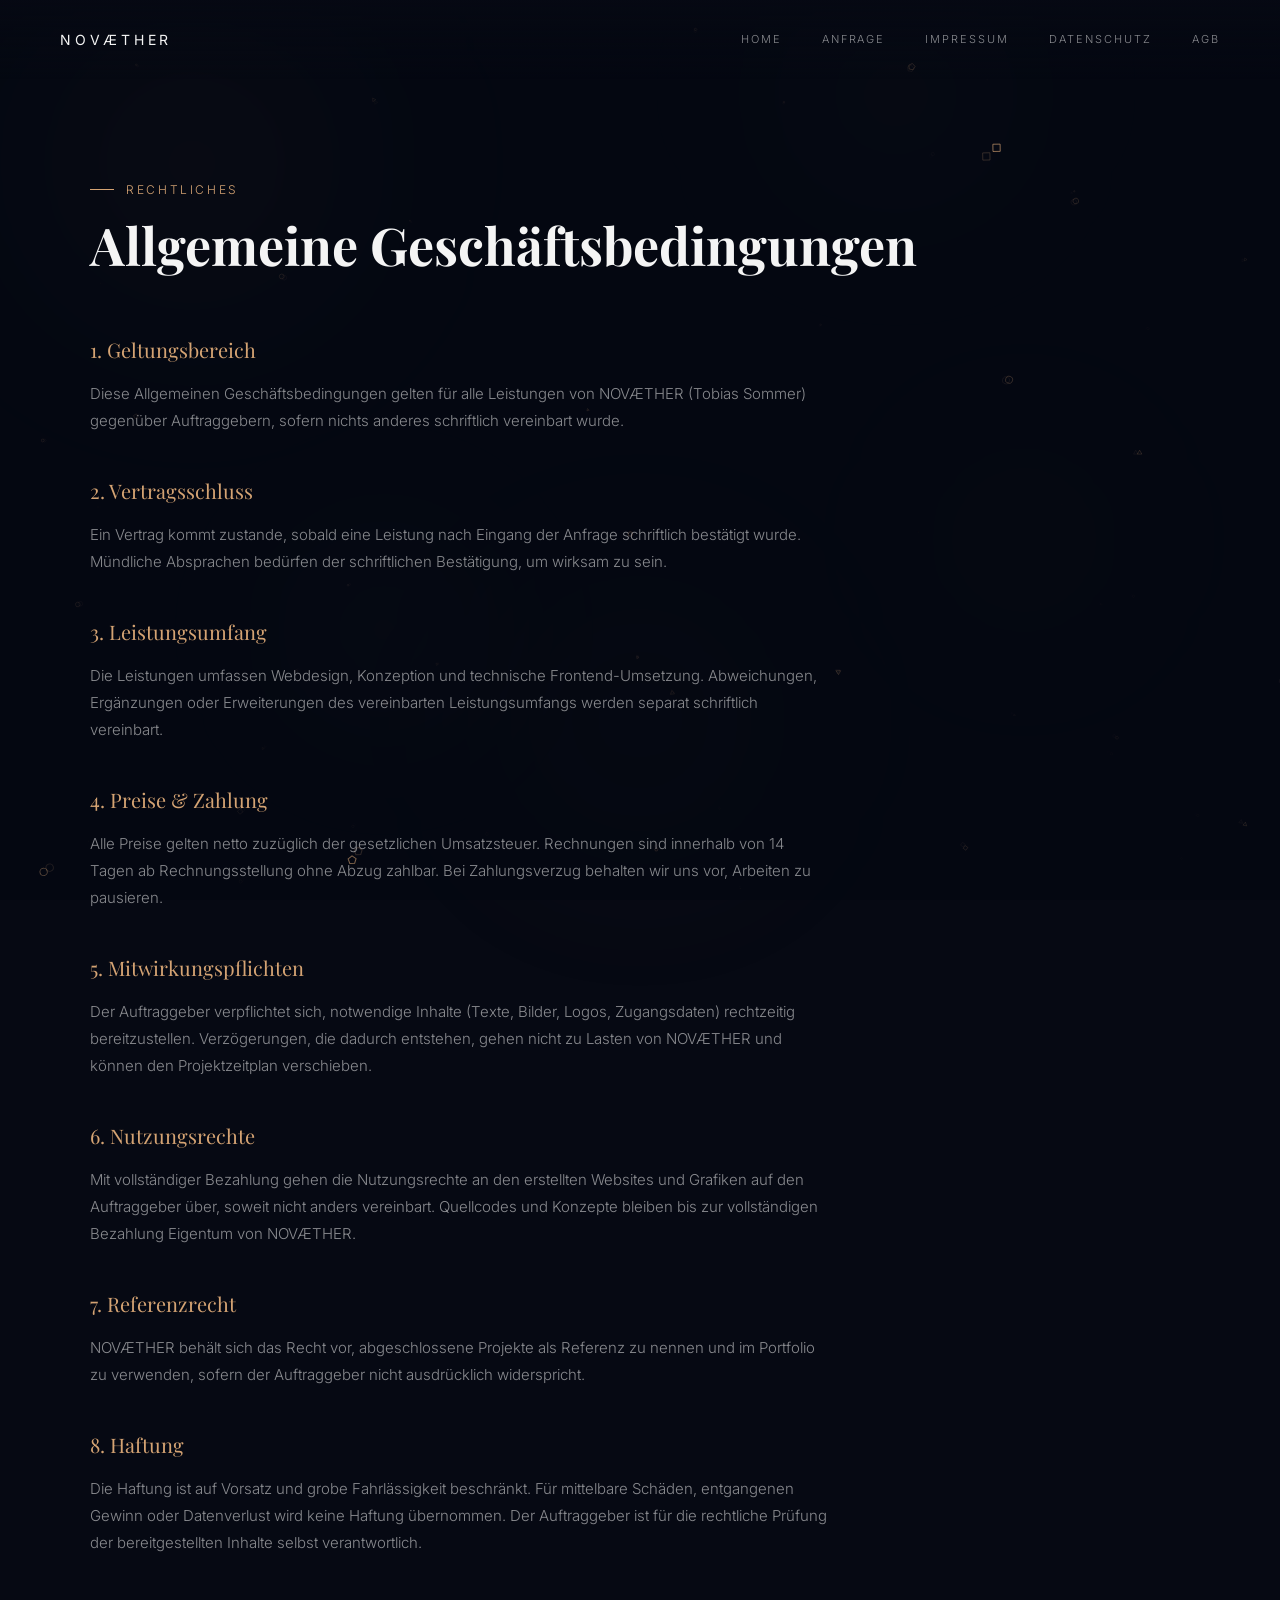
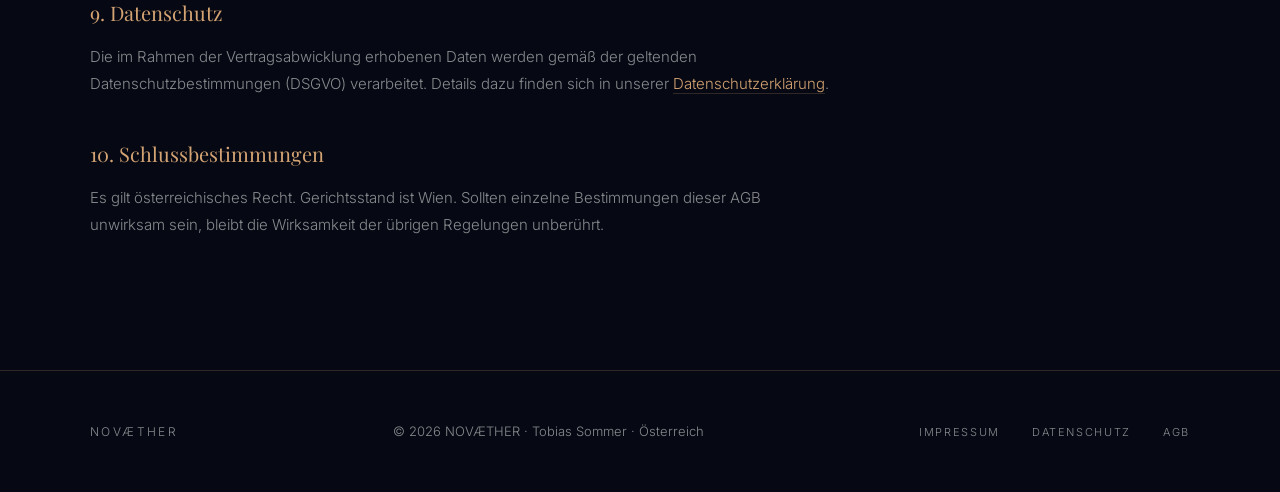
==== agb.html @ 9a30349f "jo" ====
<!DOCTYPE html>
<html lang="de">
<head>
  <meta charset="UTF-8">
  <meta name="viewport" content="width=device-width, initial-scale=1.0">
  <title>AGB | NOVÆTHER</title>
  <link rel="preconnect" href="https://fonts.googleapis.com">
  <link rel="preconnect" href="https://fonts.gstatic.com" crossorigin>
  <link href="https://fonts.googleapis.com/css2?family=Inter:wght@300;400;500;600&family=Playfair+Display:ital,wght@0,400;0,500;0,600;1,400&display=swap" rel="stylesheet">
  <link rel="stylesheet" href="style.css">
  <script defer src="script.js"></script>
</head>
<body>
  <canvas id="bg-canvas"></canvas>

  <header class="site-header">
    <div class="brand">
      <a href="index.html">
        <h1>NOVÆTHER</h1>
      </a>
    </div>
    <nav class="nav-links">
      <a href="index.html">Home</a>
      <a href="anfrage.html">Anfrage</a>
      <a href="impressum.html">Impressum</a>
      <a href="datenschutz.html">Datenschutz</a>
      <a href="agb.html">AGB</a>
    </nav>
    <button class="hamburger" id="hamburger" aria-label="Menü öffnen">
      <span></span><span></span><span></span>
    </button>
  </header>

  <section id="content">
    <div class="container">
      <p class="section-label reveal">Rechtliches</p>
      <h2 class="section-title reveal">Allgemeine Geschäftsbedingungen</h2>

      <div class="content-panel reveal">
        <h3>1. Geltungsbereich</h3>
        <p>Diese Allgemeinen Geschäftsbedingungen gelten für alle Leistungen von NOVÆTHER (Tobias Sommer) gegenüber Auftraggebern, sofern nichts anderes schriftlich vereinbart wurde.</p>

        <h3>2. Vertragsschluss</h3>
        <p>Ein Vertrag kommt zustande, sobald eine Leistung nach Eingang der Anfrage schriftlich bestätigt wurde. Mündliche Absprachen bedürfen der schriftlichen Bestätigung, um wirksam zu sein.</p>

        <h3>3. Leistungsumfang</h3>
        <p>Die Leistungen umfassen Webdesign, Konzeption und technische Frontend-Umsetzung. Abweichungen, Ergänzungen oder Erweiterungen des vereinbarten Leistungsumfangs werden separat schriftlich vereinbart.</p>

        <h3>4. Preise & Zahlung</h3>
        <p>Alle Preise gelten netto zuzüglich der gesetzlichen Umsatzsteuer. Rechnungen sind innerhalb von 14 Tagen ab Rechnungsstellung ohne Abzug zahlbar. Bei Zahlungsverzug behalten wir uns vor, Arbeiten zu pausieren.</p>

        <h3>5. Mitwirkungspflichten</h3>
        <p>Der Auftraggeber verpflichtet sich, notwendige Inhalte (Texte, Bilder, Logos, Zugangsdaten) rechtzeitig bereitzustellen. Verzögerungen, die dadurch entstehen, gehen nicht zu Lasten von NOVÆTHER und können den Projektzeitplan verschieben.</p>

        <h3>6. Nutzungsrechte</h3>
        <p>Mit vollständiger Bezahlung gehen die Nutzungsrechte an den erstellten Websites und Grafiken auf den Auftraggeber über, soweit nicht anders vereinbart. Quellcodes und Konzepte bleiben bis zur vollständigen Bezahlung Eigentum von NOVÆTHER.</p>

        <h3>7. Referenzrecht</h3>
        <p>NOVÆTHER behält sich das Recht vor, abgeschlossene Projekte als Referenz zu nennen und im Portfolio zu verwenden, sofern der Auftraggeber nicht ausdrücklich widerspricht.</p>

        <h3>8. Haftung</h3>
        <p>Die Haftung ist auf Vorsatz und grobe Fahrlässigkeit beschränkt. Für mittelbare Schäden, entgangenen Gewinn oder Datenverlust wird keine Haftung übernommen. Der Auftraggeber ist für die rechtliche Prüfung der bereitgestellten Inhalte selbst verantwortlich.</p>

        <h3>9. Datenschutz</h3>
        <p>Die im Rahmen der Vertragsabwicklung erhobenen Daten werden gemäß der geltenden Datenschutzbestimmungen (DSGVO) verarbeitet. Details dazu finden sich in unserer <a href="datenschutz.html">Datenschutzerklärung</a>.</p>

        <h3>10. Schlussbestimmungen</h3>
        <p>Es gilt österreichisches Recht. Gerichtsstand ist Wien. Sollten einzelne Bestimmungen dieser AGB unwirksam sein, bleibt die Wirksamkeit der übrigen Regelungen unberührt.</p>
      </div>
    </div>
  </section>

  <footer class="footer">
    <div class="container">
      <div class="footer-brand">
        <span>NOVÆTHER</span>
      </div>
      <p>&copy; 2026 NOVÆTHER · Tobias Sommer · Österreich</p>
      <nav class="footer-nav">
        <a href="impressum.html">Impressum</a>
        <a href="datenschutz.html">Datenschutz</a>
        <a href="agb.html">AGB</a>
      </nav>
    </div>
  </footer>

</body>
</html>
---- style.css ----
/* --- CSS VARIABLES & RESET --- */
:root {
  --bg-color: #060913;
  --bg-accent: #0f1525;
  --text-main: #f4f4f4;
  --text-muted: rgba(244, 244, 244, 0.55);
  --color-primary: #d4a373;
  --color-secondary: rgba(212, 163, 115, 0.18);
  --color-glass: rgba(255, 255, 255, 0.03);
  --font-heading: 'Playfair Display', serif;
  --font-body: 'Inter', sans-serif;
  --transition: all 0.7s cubic-bezier(0.16, 1, 0.3, 1);
  --border-gold: rgba(212, 163, 115, 0.2);
}

* { margin: 0; padding: 0; box-sizing: border-box; }
html { scroll-behavior: smooth; }

body {
  min-height: 100vh;
  background-color: var(--bg-color);
  color: var(--text-main);
  font-family: var(--font-body);
  font-weight: 300;
  line-height: 1.65;
  -webkit-font-smoothing: antialiased;
  overflow-x: hidden;
}

#bg-canvas {
  position: fixed;
  inset: 0;
  width: 100%;
  height: 100%;
  z-index: -1;
  opacity: 0.92;
}

body::before, body::after {
  content: "";
  position: fixed;
  inset: 0;
  pointer-events: none;
  z-index: -2;
}

body::before {
  background: radial-gradient(circle at 15% 18%, rgba(212, 163, 115, 0.18), transparent 16%),
              radial-gradient(circle at 70% 10%, rgba(255, 206, 120, 0.12), transparent 12%),
              radial-gradient(circle at 50% 80%, rgba(145, 96, 58, 0.14), transparent 18%);
  filter: blur(80px);
  animation: drift 35s linear infinite;
}

body::after {
  background: radial-gradient(circle at 30% 70%, rgba(255, 202, 127, 0.08), transparent 14%),
              radial-gradient(circle at 80% 60%, rgba(180, 104, 40, 0.09), transparent 12%);
  filter: blur(60px);
  animation: drift-reverse 42s linear infinite;
}

a { color: inherit; text-decoration: none; }
button { font: inherit; }

.container {
  max-width: 1200px;
  margin: 0 auto;
  padding: 0 50px;
  position: relative;
  z-index: 1;
}

section { padding: 140px 0; }

/* --- HEADER --- */
.site-header {
  position: fixed;
  top: 0;
  width: 100%;
  z-index: 1000;
  padding: 28px 60px;
  display: flex;
  align-items: center;
  justify-content: space-between;
  background: linear-gradient(180deg, rgba(6, 9, 19, 0.95) 0%, rgba(6, 9, 19, 0) 100%);
  backdrop-filter: blur(0px);
  transition: var(--transition);
}

.site-header.scrolled {
  background: rgba(6, 9, 19, 0.92);
  backdrop-filter: blur(20px);
  padding: 18px 60px;
  border-bottom: 1px solid var(--border-gold);
}

.brand {
  display: flex;
  align-items: center;
  gap: 12px;
}

.brand a {
  display: flex;
  align-items: center;
  gap: 12px;
}

.logo {
  font-family: var(--font-heading);
  font-size: 26px;
  color: var(--color-primary);
  font-weight: 500;
  letter-spacing: 0.05em;
}

.brand h1 {
  font-size: 14px;
  font-weight: 400;
  letter-spacing: 0.28em;
  text-transform: uppercase;
  color: var(--text-main);
}

.nav-links {
  display: flex;
  gap: 40px;
  align-items: center;
}

.nav-links a {
  color: var(--text-muted);
  font-size: 11px;
  text-transform: uppercase;
  letter-spacing: 0.18em;
  transition: var(--transition);
  position: relative;
}

.nav-links a::after {
  content: '';
  position: absolute;
  bottom: -4px;
  left: 0;
  width: 0;
  height: 1px;
  background: var(--color-primary);
  transition: width 0.4s ease;
}

.nav-links a:hover { color: var(--color-primary); }
.nav-links a:hover::after { width: 100%; }

/* Hamburger */
.hamburger {
  display: none;
  flex-direction: column;
  gap: 5px;
  background: none;
  border: none;
  cursor: pointer;
  padding: 4px;
}

.hamburger span {
  display: block;
  width: 24px;
  height: 1px;
  background: var(--text-main);
  transition: var(--transition);
}

.hamburger.active span:nth-child(1) { transform: rotate(45deg) translate(4px, 4px); }
.hamburger.active span:nth-child(2) { opacity: 0; }
.hamburger.active span:nth-child(3) { transform: rotate(-45deg) translate(4px, -4px); }

/* Mobile nav */
.nav-links.active {
  display: flex;
  flex-direction: column;
  position: fixed;
  top: 0;
  left: 0;
  width: 100%;
  height: 100vh;
  background: rgba(6, 9, 19, 0.98);
  backdrop-filter: blur(30px);
  justify-content: center;
  align-items: center;
  gap: 40px;
  z-index: 999;
}

.nav-links.active a {
  font-size: 18px;
  letter-spacing: 0.2em;
}

/* --- BUTTONS --- */
.btn {
  display: inline-flex;
  align-items: center;
  justify-content: center;
  gap: 10px;
  padding: 18px 48px;
  border: 1px solid var(--color-primary);
  color: var(--color-primary);
  background: transparent;
  text-transform: uppercase;
  letter-spacing: 0.2em;
  font-weight: 500;
  font-size: 12px;
  cursor: pointer;
  transition: var(--transition);
  backdrop-filter: blur(5px);
}

.btn:hover {
  color: var(--bg-color);
  background: var(--color-primary);
  transform: translateY(-3px);
  box-shadow: 0 15px 40px rgba(212, 163, 115, 0.25);
}

.btn-ghost {
  display: inline-flex;
  align-items: center;
  gap: 8px;
  color: var(--text-muted);
  font-size: 12px;
  text-transform: uppercase;
  letter-spacing: 0.15em;
  transition: var(--transition);
  padding: 12px 0;
}

.btn-ghost:hover { color: var(--color-primary); }

/* --- HERO --- */
#hero {
  min-height: 100vh;
  display: flex;
  align-items: center;
  padding-top: 120px;
}

.hero-inner {
  display: grid;
  grid-template-columns: 1fr 1fr;
  gap: 80px;
  align-items: center;
}

.hero-copy { max-width: 600px; }

.eyebrow {
  letter-spacing: 0.22em;
  text-transform: uppercase;
  color: var(--color-primary);
  margin-bottom: 24px;
  font-size: 0.78rem;
  display: flex;
  align-items: center;
  gap: 12px;
}

.eyebrow::before {
  content: '';
  display: block;
  width: 30px;
  height: 1px;
  background: var(--color-primary);
}

.hero-copy h1 {
  font-family: var(--font-heading);
  font-size: clamp(42px, 6vw, 72px);
  line-height: 1.08;
  margin-bottom: 28px;
}

.hero-copy h1 em {
  font-style: italic;
  color: var(--color-primary);
}

.hero-copy p {
  font-size: 17px;
  color: var(--text-muted);
  margin-bottom: 48px;
  max-width: 480px;
  line-height: 1.75;
}

.hero-actions {
  display: flex;
  align-items: center;
  gap: 32px;
  flex-wrap: wrap;
}

/* Hero visual panel */
.hero-panel {
  position: relative;
}

.hero-card {
  background: rgba(255, 255, 255, 0.025);
  border: 1px solid var(--border-gold);
  border-radius: 2px;
  padding: 50px 40px;
  position: relative;
  overflow: hidden;
}

.hero-card::before {
  content: '';
  position: absolute;
  top: -60%;
  left: -40%;
  width: 200%;
  height: 200%;
  background: radial-gradient(circle, rgba(212, 163, 115, 0.08), transparent 50%);
  pointer-events: none;
}

.stat-row {
  display: grid;
  grid-template-columns: 1fr 1fr;
  gap: 24px;
  margin-bottom: 32px;
}

.stat-item {
  padding: 24px;
  border: 1px solid var(--border-gold);
  background: rgba(212, 163, 115, 0.04);
}

.stat-number {
  font-family: var(--font-heading);
  font-size: 36px;
  color: var(--color-primary);
  font-weight: 500;
  display: block;
  margin-bottom: 6px;
}

.stat-label {
  font-size: 11px;
  text-transform: none;
  letter-spacing: 0.15em;
  color: var(--text-muted);
}

.card-quote {
  border-left: 1px solid var(--color-primary);
  padding-left: 20px;
  color: var(--text-muted);
  font-size: 14px;
  font-style: italic;
  line-height: 1.7;
}

/* --- SECTIONS --- */
.section-label {
  color: var(--color-primary);
  font-size: 0.75rem;
  text-transform: uppercase;
  letter-spacing: 0.22em;
  margin-bottom: 16px;
  display: flex;
  align-items: center;
  gap: 12px;
}

.section-label::before {
  content: '';
  display: block;
  width: 24px;
  height: 1px;
  background: var(--color-primary);
}

.section-title {
  font-family: var(--font-heading);
  font-size: clamp(32px, 4.5vw, 52px);
  line-height: 1.1;
  margin-bottom: 16px;
}

.section-subtitle {
  color: var(--text-muted);
  font-size: 16px;
  max-width: 540px;
  line-height: 1.75;
  margin-bottom: 60px;
}

/* --- SERVICES --- */
#services { background: rgba(255, 255, 255, 0.01); }

.services-grid {
  display: grid;
  grid-template-columns: repeat(3, 1fr);
  gap: 2px;
  border: 1px solid var(--border-gold);
}

.service-card {
  padding: 50px 40px;
  border-right: 1px solid var(--border-gold);
  transition: var(--transition);
  position: relative;
  overflow: hidden;
}

.service-card:last-child { border-right: none; }

.service-card::before {
  content: '';
  position: absolute;
  inset: 0;
  background: rgba(212, 163, 115, 0.05);
  opacity: 0;
  transition: var(--transition);
}

.service-card:hover::before { opacity: 1; }

.service-num {
  font-family: var(--font-heading);
  font-size: 48px;
  color: var(--border-gold);
  font-weight: 400;
  line-height: 1;
  margin-bottom: 24px;
  transition: var(--transition);
}

.service-card:hover .service-num { color: var(--color-primary); }

.service-card h3 {
  font-family: var(--font-heading);
  font-size: 22px;
  margin-bottom: 16px;
  font-weight: 400;
}

.service-card p {
  color: var(--text-muted);
  font-size: 14px;
  line-height: 1.75;
}

/* --- PROCESS --- */
.process-grid {
  display: grid;
  grid-template-columns: 1fr;
  gap: 0;
}

.process-item {
  display: grid;
  grid-template-columns: 80px 1fr;
  gap: 40px;
  padding: 40px 0;
  border-bottom: 1px solid var(--border-gold);
  align-items: start;
  transition: var(--transition);
}

.process-item:last-child { border-bottom: none; }
.process-item:hover { padding-left: 12px; }

.process-num {
  font-family: var(--font-heading);
  font-size: 40px;
  color: var(--color-primary);
  opacity: 0.4;
  font-weight: 400;
  line-height: 1;
  padding-top: 4px;
  transition: var(--transition);
}

.process-item:hover .process-num { opacity: 1; }

.process-content h3 {
  font-size: 18px;
  font-weight: 500;
  margin-bottom: 10px;
  letter-spacing: 0.02em;
}

.process-content p {
  color: var(--text-muted);
  font-size: 14px;
  line-height: 1.75;
  max-width: 580px;
}

/* --- ABOUT --- */
.about-grid {
  display: grid;
  grid-template-columns: 1fr 1fr;
  gap: 80px;
  align-items: center;
}

.about-visual {
  position: relative;
}

.about-card {
  background: rgba(255, 255, 255, 0.025);
  border: 1px solid var(--border-gold);
  padding: 60px 50px;
  position: relative;
}

.about-card::after {
  content: '';
  position: absolute;
  bottom: -12px;
  right: -12px;
  width: 100%;
  height: 100%;
  border: 1px solid var(--border-gold);
  z-index: -1;
}

.about-tag {
  display: inline-block;
  border: 1px solid var(--border-gold);
  color: var(--color-primary);
  font-size: 10px;
  text-transform: uppercase;
  letter-spacing: 0.2em;
  padding: 6px 14px;
  margin-bottom: 24px;
}

.about-card p {
  color: var(--text-muted);
  font-size: 15px;
  line-height: 1.8;
  margin-bottom: 20px;
}

.about-card p:last-child { margin-bottom: 0; }

.about-copy p {
  color: var(--text-muted);
  font-size: 15px;
  line-height: 1.8;
  margin-bottom: 20px;
}

.skill-list {
  display: flex;
  flex-wrap: wrap;
  gap: 10px;
  margin-top: 30px;
}

.skill-tag {
  border: 1px solid var(--border-gold);
  color: var(--text-muted);
  font-size: 11px;
  text-transform: uppercase;
  letter-spacing: 0.12em;
  padding: 8px 16px;
  transition: var(--transition);
}

.skill-tag:hover {
  border-color: var(--color-primary);
  color: var(--color-primary);
}

/* --- CTA --- */
#cta {
  text-align: center;
  padding: 160px 0;
}

.cta-inner {
  max-width: 680px;
  margin: 0 auto;
}

.cta-inner h2 {
  font-family: var(--font-heading);
  font-size: clamp(36px, 5vw, 60px);
  line-height: 1.1;
  margin-bottom: 24px;
}

.cta-inner p {
  color: var(--text-muted);
  font-size: 16px;
  line-height: 1.75;
  margin-bottom: 48px;
}

/* --- FOOTER --- */
.footer {
  border-top: 1px solid var(--border-gold);
  padding: 50px 0;
}

.footer .container {
  display: flex;
  justify-content: space-between;
  align-items: center;
  flex-wrap: wrap;
  gap: 20px;
}

.footer-brand {
  display: flex;
  align-items: center;
  gap: 10px;
}

.footer-brand .logo { font-size: 20px; }
.footer-brand span { font-size: 12px; letter-spacing: 0.2em; text-transform: uppercase; color: var(--text-muted); }

.footer p { color: var(--text-muted); font-size: 13px; }

.footer-nav {
  display: flex;
  gap: 32px;
  flex-wrap: wrap;
}

.footer-nav a {
  color: var(--text-muted);
  font-size: 11px;
  text-transform: uppercase;
  letter-spacing: 0.15em;
  transition: var(--transition);
}

.footer-nav a:hover { color: var(--color-primary); }

/* --- CONTENT PAGES (impressum, datenschutz, agb) --- */
#content {
  padding-top: 180px;
  padding-bottom: 120px;
  min-height: 80vh;
}

.content-panel {
  max-width: 740px;
  margin-top: 60px;
}

.content-panel h3 {
  font-family: var(--font-heading);
  font-size: 20px;
  font-weight: 400;
  color: var(--color-primary);
  margin: 40px 0 14px;
}

.content-panel h3:first-child { margin-top: 0; }

.content-panel p {
  color: var(--text-muted);
  font-size: 15px;
  line-height: 1.8;
  margin-bottom: 12px;
}

.content-panel a {
  color: var(--color-primary);
  border-bottom: 1px solid var(--border-gold);
  transition: var(--transition);
}

.content-panel a:hover {
  border-color: var(--color-primary);
}

/* --- ANFRAGE / QUIZ --- */
#quiz-steps {
  padding-top: 180px;
  padding-bottom: 120px;
  min-height: 100vh;
}

.quiz-header {
  margin-bottom: 60px;
}

.step { display: none; }
.step.active { display: block; }

.step h2 {
  font-family: var(--font-heading);
  font-size: clamp(28px, 4vw, 44px);
  margin-bottom: 12px;
  font-weight: 400;
}

.step-subtitle {
  color: var(--text-muted);
  font-size: 15px;
  margin-bottom: 40px;
}

/* Progress bar */
.progress-bar {
  display: flex;
  gap: 8px;
  margin-bottom: 56px;
}

.progress-dot {
  width: 32px;
  height: 2px;
  background: var(--border-gold);
  transition: var(--transition);
}

.progress-dot.active { background: var(--color-primary); }

.options {
  display: grid;
  gap: 12px;
  margin-bottom: 36px;
}

.quiz-option {
  appearance: none;
  background: rgba(255, 255, 255, 0.03);
  border: 1px solid var(--border-gold);
  color: var(--text-main);
  padding: 20px 28px;
  cursor: pointer;
  transition: var(--transition);
  text-align: left;
  font-size: 15px;
  display: flex;
  align-items: center;
  gap: 16px;
}

.quiz-option::before {
  content: '';
  width: 16px;
  height: 16px;
  border: 1px solid var(--border-gold);
  flex-shrink: 0;
  transition: var(--transition);
}

.quiz-option:hover {
  background: rgba(212, 163, 115, 0.08);
  border-color: rgba(212, 163, 115, 0.4);
}

.quiz-option.selected {
  background: rgba(212, 163, 115, 0.12);
  border-color: var(--color-primary);
}

.quiz-option.selected::before {
  background: var(--color-primary);
  border-color: var(--color-primary);
  box-shadow: inset 0 0 0 3px rgba(6, 9, 19, 0.8);
}

.step-nav {
  display: flex;
  align-items: center;
  gap: 20px;
}

.next-btn {
  padding: 16px 40px;
  border: 1px solid var(--color-primary);
  color: var(--color-primary);
  background: transparent;
  text-transform: uppercase;
  letter-spacing: 0.18em;
  font-size: 12px;
  cursor: pointer;
  transition: var(--transition);
}

.next-btn:hover:not(:disabled) {
  background: var(--color-primary);
  color: var(--bg-color);
}

.next-btn:disabled {
  opacity: 0.35;
  cursor: not-allowed;
}

.prev-btn {
  background: none;
  border: none;
  color: var(--text-muted);
  font-size: 12px;
  text-transform: uppercase;
  letter-spacing: 0.15em;
  cursor: pointer;
  transition: var(--transition);
  padding: 16px 0;
}

.prev-btn:hover { color: var(--text-main); }

/* Summary */
.quiz-summary {
  background: rgba(212, 163, 115, 0.06);
  border: 1px solid var(--border-gold);
  padding: 28px 32px;
  margin-bottom: 36px;
  font-size: 15px;
  line-height: 1.7;
  color: var(--text-muted);
}

.quiz-summary strong { color: var(--color-primary); font-weight: 500; }

/* Contact form */
.contact-form {
  display: grid;
  gap: 20px;
  max-width: 600px;
}

.field-row {
  display: grid;
  gap: 10px;
}

.field-row label {
  text-transform: uppercase;
  letter-spacing: 0.1em;
  font-size: 11px;
  color: var(--text-muted);
}

input, textarea, select {
  width: 100%;
  background: rgba(255, 255, 255, 0.04);
  border: 1px solid var(--border-gold);
  color: var(--text-main);
  padding: 16px 20px;
  outline: none;
  font-family: var(--font-body);
  font-size: 14px;
  font-weight: 300;
  transition: var(--transition);
  border-radius: 0;
}

input:focus, textarea:focus, select:focus {
  border-color: rgba(212, 163, 115, 0.5);
  background: rgba(212, 163, 115, 0.04);
}

textarea { resize: vertical; min-height: 140px; }

/* Success message */
.success-banner {
  background: rgba(212, 163, 115, 0.1);
  border: 1px solid var(--color-primary);
  padding: 20px 28px;
  margin-bottom: 40px;
  color: var(--color-primary);
  font-size: 15px;
}

/* --- REVEAL --- */
.reveal { opacity: 0; transform: translateY(30px); transition: opacity 0.8s ease, transform 0.8s ease; }
.reveal.active { opacity: 1; transform: translateY(0); }

/* --- ANIMATIONS --- */
@keyframes drift {
  0% { transform: translate3d(0, 0, 0) rotate(0deg); }
  50% { transform: translate3d(-8vw, 7vh, 0) rotate(185deg); }
  100% { transform: translate3d(0, 0, 0) rotate(360deg); }
}

@keyframes drift-reverse {
  0% { transform: translate3d(0, 0, 0) rotate(0deg); }
  50% { transform: translate3d(9vw, -6vh, 0) rotate(-170deg); }
  100% { transform: translate3d(0, 0, 0) rotate(-360deg); }
}

/* --- RESPONSIVE --- */
@media (max-width: 1100px) {
  .hero-inner { grid-template-columns: 1fr; }
  .hero-panel { display: none; }
  .about-grid { grid-template-columns: 1fr; }
  .services-grid { grid-template-columns: 1fr; }
  .service-card { border-right: none; border-bottom: 1px solid var(--border-gold); }
  .service-card:last-child { border-bottom: none; }
}

@media (max-width: 900px) {
  .container { padding: 0 28px; }
  .site-header { padding: 20px 28px; }
  .site-header.scrolled { padding: 14px 28px; }
  .nav-links { display: none; }
  .hamburger { display: flex; }
  section { padding: 100px 0; }
  #content, #quiz-steps { padding-top: 140px; }
  .stat-row { grid-template-columns: 1fr 1fr; }
}

@media (max-width: 600px) {
  .hero-copy h1 { font-size: 2.4rem; }
  .stat-row { grid-template-columns: 1fr; }
  .footer .container { flex-direction: column; align-items: flex-start; gap: 24px; }
}
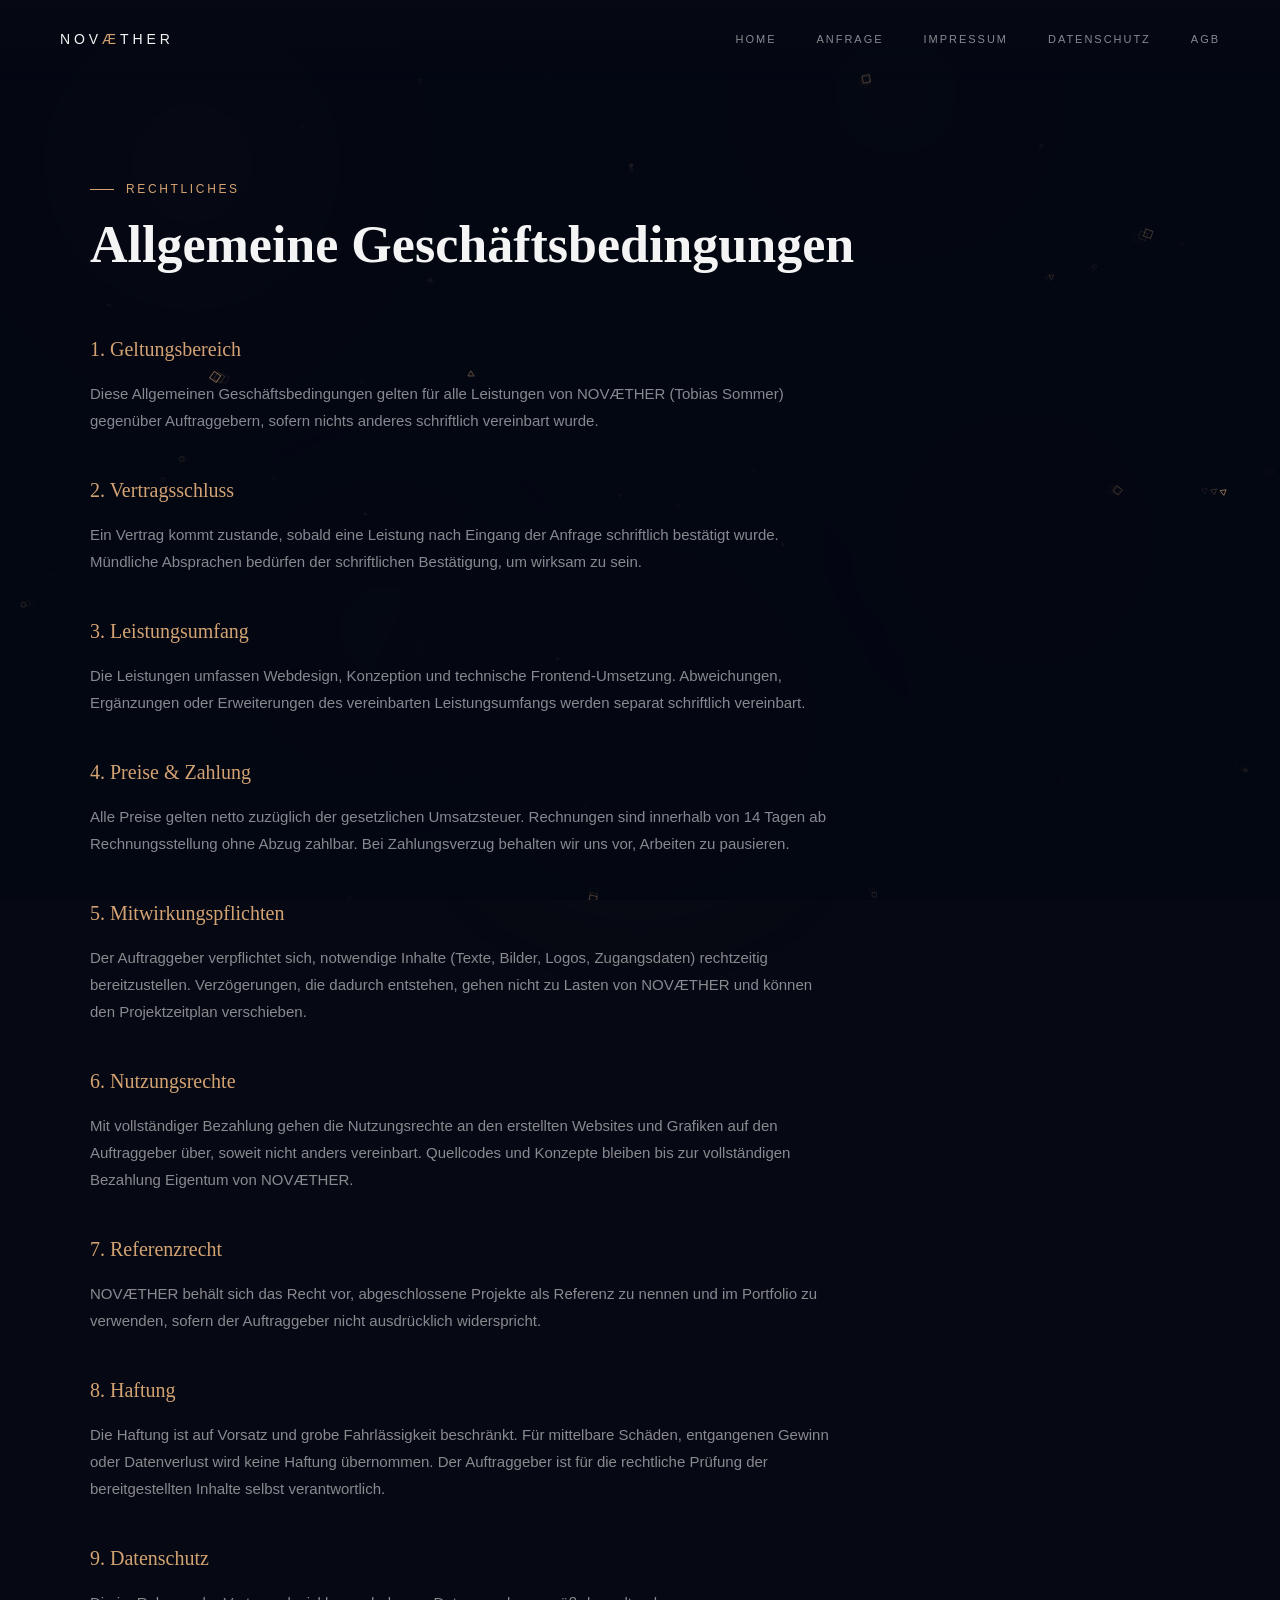
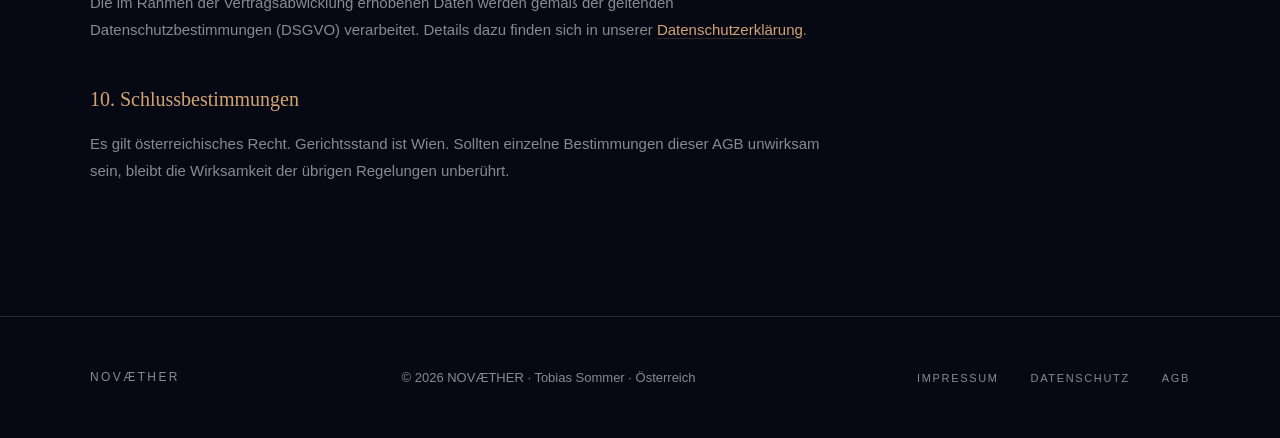
==== commit 085982c7: "jo" ====
--- a/agb.html
+++ b/agb.html
@@ -4,9 +4,7 @@
   <meta charset="UTF-8">
   <meta name="viewport" content="width=device-width, initial-scale=1.0">
   <title>AGB | NOVÆTHER</title>
-  <link rel="preconnect" href="https://fonts.googleapis.com">
-  <link rel="preconnect" href="https://fonts.gstatic.com" crossorigin>
-  <link href="https://fonts.googleapis.com/css2?family=Inter:wght@300;400;500;600&family=Playfair+Display:ital,wght@0,400;0,500;0,600;1,400&display=swap" rel="stylesheet">
+  <link rel="icon" href="icon.ico" type="image/x-icon">
   <link rel="stylesheet" href="style.css">
   <script defer src="script.js"></script>
 </head>
@@ -16,7 +14,7 @@
   <header class="site-header">
     <div class="brand">
       <a href="index.html">
-        <h1>NOVÆTHER</h1>
+        <h1>NOV<span class="ae-gold">Æ</span>THER</h1>
       </a>
     </div>
     <nav class="nav-links">
@@ -73,7 +71,7 @@
   <footer class="footer">
     <div class="container">
       <div class="footer-brand">
-        <span>NOVÆTHER</span>
+        <span>NOV<span class="ae-gold">Æ</span>THER</span>
       </div>
       <p>&copy; 2026 NOVÆTHER · Tobias Sommer · Österreich</p>
       <nav class="footer-nav">
--- a/style.css
+++ b/style.css
@@ -7,10 +7,14 @@
   --color-primary: #d4a373;
   --color-secondary: rgba(212, 163, 115, 0.18);
   --color-glass: rgba(255, 255, 255, 0.03);
-  --font-heading: 'Playfair Display', serif;
-  --font-body: 'Inter', sans-serif;
+  --font-heading: 'Times New Roman', serif;
+  --font-body: 'Arial', sans-serif;
   --transition: all 0.7s cubic-bezier(0.16, 1, 0.3, 1);
   --border-gold: rgba(212, 163, 115, 0.2);
+}
+
+.ae-gold {
+  color: var(--color-primary);
 }
 
 * { margin: 0; padding: 0; box-sizing: border-box; }
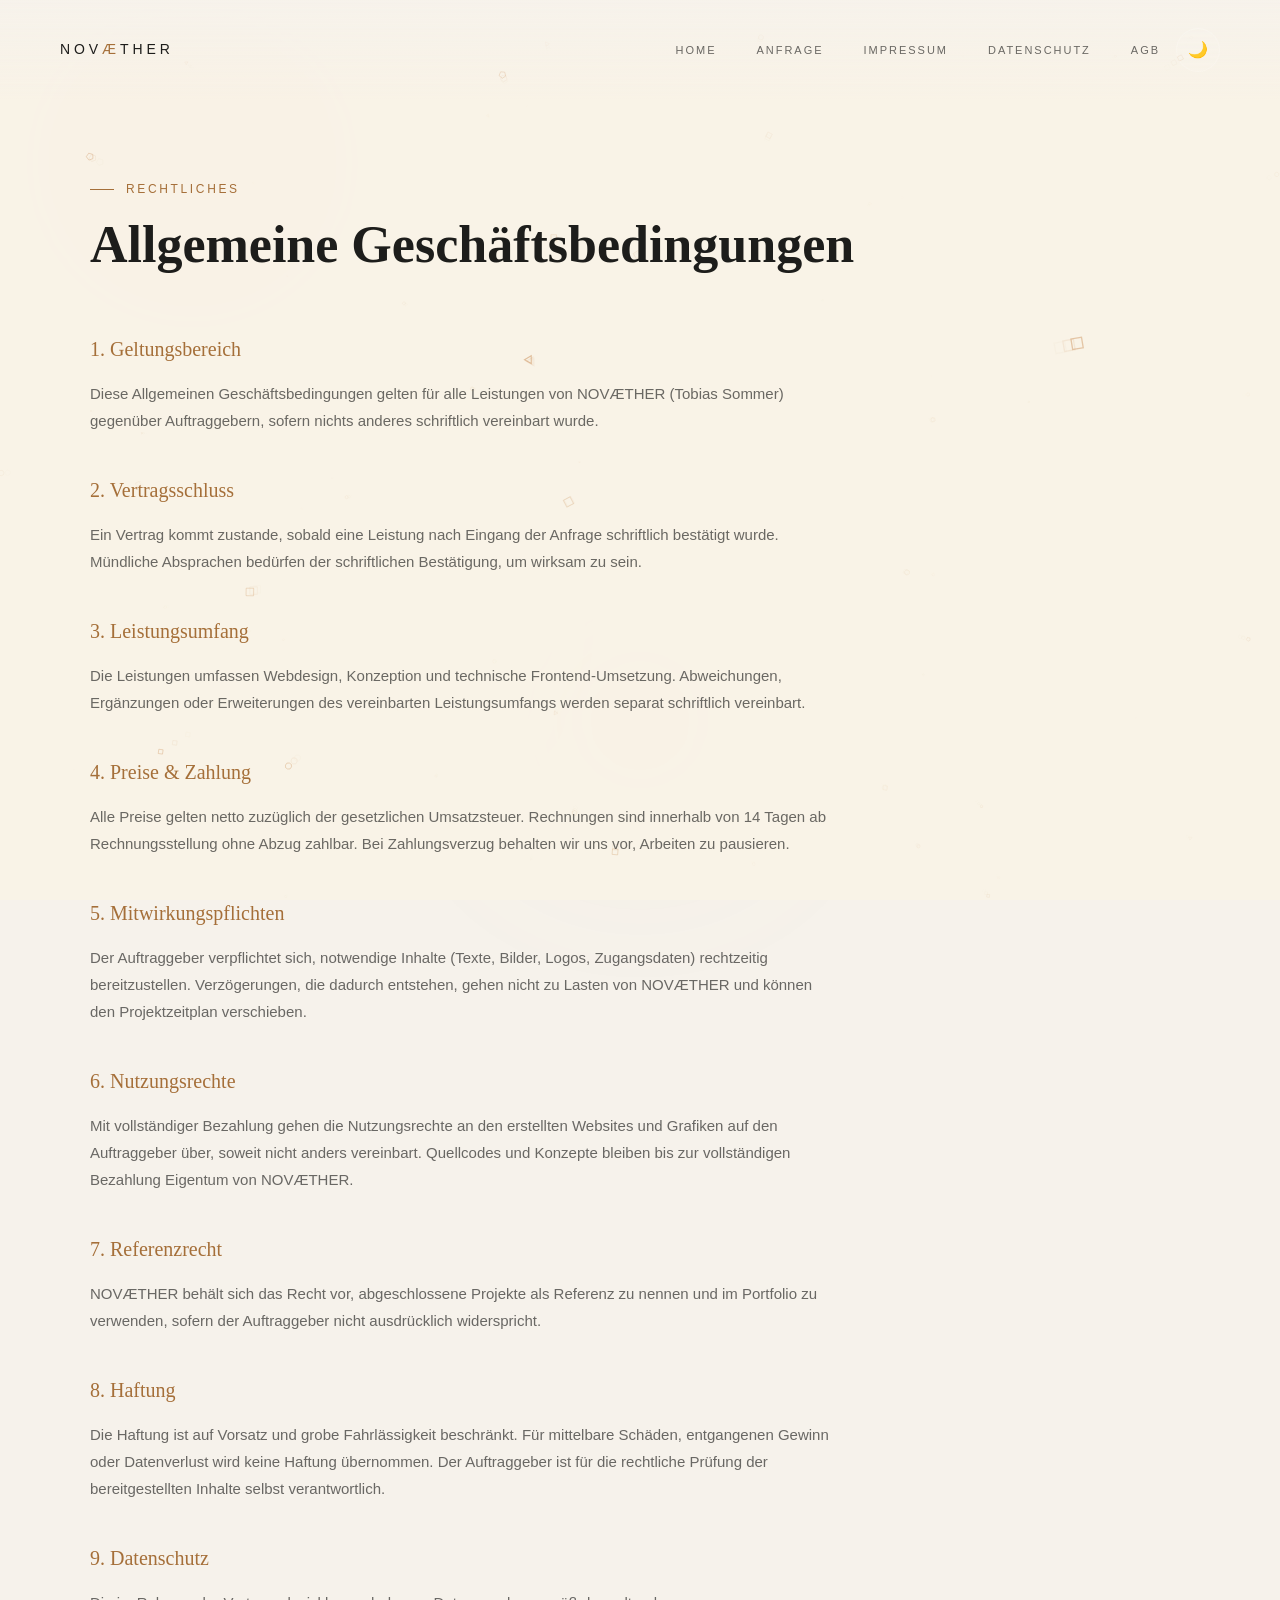
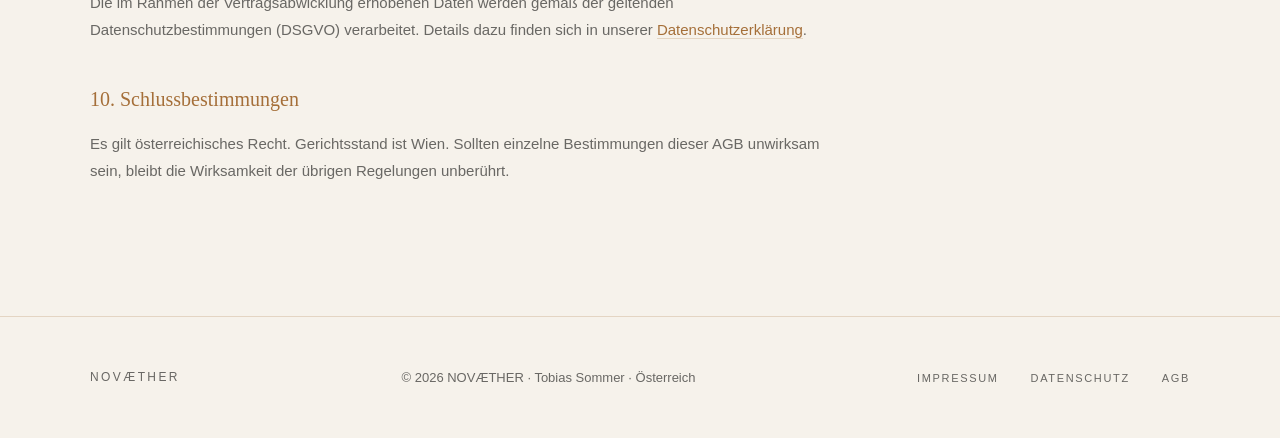
==== commit ccd0599c: "kk" ====
--- a/agb.html
+++ b/agb.html
@@ -24,6 +24,9 @@
       <a href="datenschutz.html">Datenschutz</a>
       <a href="agb.html">AGB</a>
     </nav>
+    <div class="theme-switch">
+      <button class="theme-toggle" id="theme-toggle" aria-label="Wechsel zu Hellmodus">☀︎</button>
+    </div>
     <button class="hamburger" id="hamburger" aria-label="Menü öffnen">
       <span></span><span></span><span></span>
     </button>
--- a/style.css
+++ b/style.css
@@ -7,10 +7,38 @@
   --color-primary: #d4a373;
   --color-secondary: rgba(212, 163, 115, 0.18);
   --color-glass: rgba(255, 255, 255, 0.03);
+  --canvas-overlay: rgba(6, 9, 19, 0.65);
+  --header-bg: linear-gradient(180deg, rgba(6, 9, 19, 0.95) 0%, rgba(6, 9, 19, 0) 100%);
+  --header-bg-scrolled: rgba(6, 9, 19, 0.92);
   --font-heading: 'Times New Roman', serif;
   --font-body: 'Arial', sans-serif;
   --transition: all 0.7s cubic-bezier(0.16, 1, 0.3, 1);
   --border-gold: rgba(212, 163, 115, 0.2);
+}
+
+html[data-theme="light"] {
+  --bg-color: #f6f2eb;
+  --bg-accent: #fbf5ed;
+  --text-main: #1d1d1b;
+  --text-muted: rgba(29, 29, 27, 0.65);
+  --color-primary: #a56f39;
+  --color-secondary: rgba(165, 111, 57, 0.18);
+  --color-glass: rgba(255, 255, 255, 0.72);
+  --canvas-overlay: rgba(249, 243, 230, 0.72);
+  --header-bg: linear-gradient(180deg, rgba(246, 242, 235, 0.95) 0%, rgba(246, 242, 235, 0) 100%);
+  --header-bg-scrolled: rgba(246, 242, 235, 0.94);
+  --border-gold: rgba(165, 111, 57, 0.22);
+}
+
+html[data-theme="light"] body::before {
+  background: radial-gradient(circle at 15% 18%, rgba(165, 111, 57, 0.14), transparent 16%),
+              radial-gradient(circle at 70% 10%, rgba(212, 163, 115, 0.08), transparent 12%),
+              radial-gradient(circle at 50% 80%, rgba(200, 150, 90, 0.11), transparent 18%);
+}
+
+html[data-theme="light"] body::after {
+  background: radial-gradient(circle at 30% 70%, rgba(232, 191, 141, 0.08), transparent 14%),
+              radial-gradient(circle at 80% 60%, rgba(180, 104, 40, 0.06), transparent 12%);
 }
 
 .ae-gold {
@@ -86,13 +114,13 @@
   display: flex;
   align-items: center;
   justify-content: space-between;
-  background: linear-gradient(180deg, rgba(6, 9, 19, 0.95) 0%, rgba(6, 9, 19, 0) 100%);
+  background: var(--header-bg);
   backdrop-filter: blur(0px);
   transition: var(--transition);
 }
 
 .site-header.scrolled {
-  background: rgba(6, 9, 19, 0.92);
+  background: var(--header-bg-scrolled);
   backdrop-filter: blur(20px);
   padding: 18px 60px;
   border-bottom: 1px solid var(--border-gold);
@@ -130,6 +158,7 @@
   display: flex;
   gap: 40px;
   align-items: center;
+  margin-left: auto;
 }
 
 .nav-links a {
@@ -174,6 +203,37 @@
   transition: var(--transition);
 }
 
+.theme-switch {
+  display: flex;
+  align-items: center;
+  margin-left: 16px;
+}
+
+.theme-toggle {
+  width: 44px;
+  height: 44px;
+  border-radius: 999px;
+  border: 1px solid rgba(255, 255, 255, 0.15);
+  background: rgba(255, 255, 255, 0.06);
+  color: var(--text-main);
+  cursor: pointer;
+  transition: var(--transition);
+  display: inline-flex;
+  align-items: center;
+  justify-content: center;
+  font-size: 1rem;
+}
+
+.theme-toggle:hover {
+  background: rgba(255, 255, 255, 0.14);
+}
+
+@media (max-width: 900px) {
+  .theme-switch {
+    display: none;
+  }
+}
+
 .hamburger.active span:nth-child(1) { transform: rotate(45deg) translate(4px, 4px); }
 .hamburger.active span:nth-child(2) { opacity: 0; }
 .hamburger.active span:nth-child(3) { transform: rotate(-45deg) translate(4px, -4px); }
